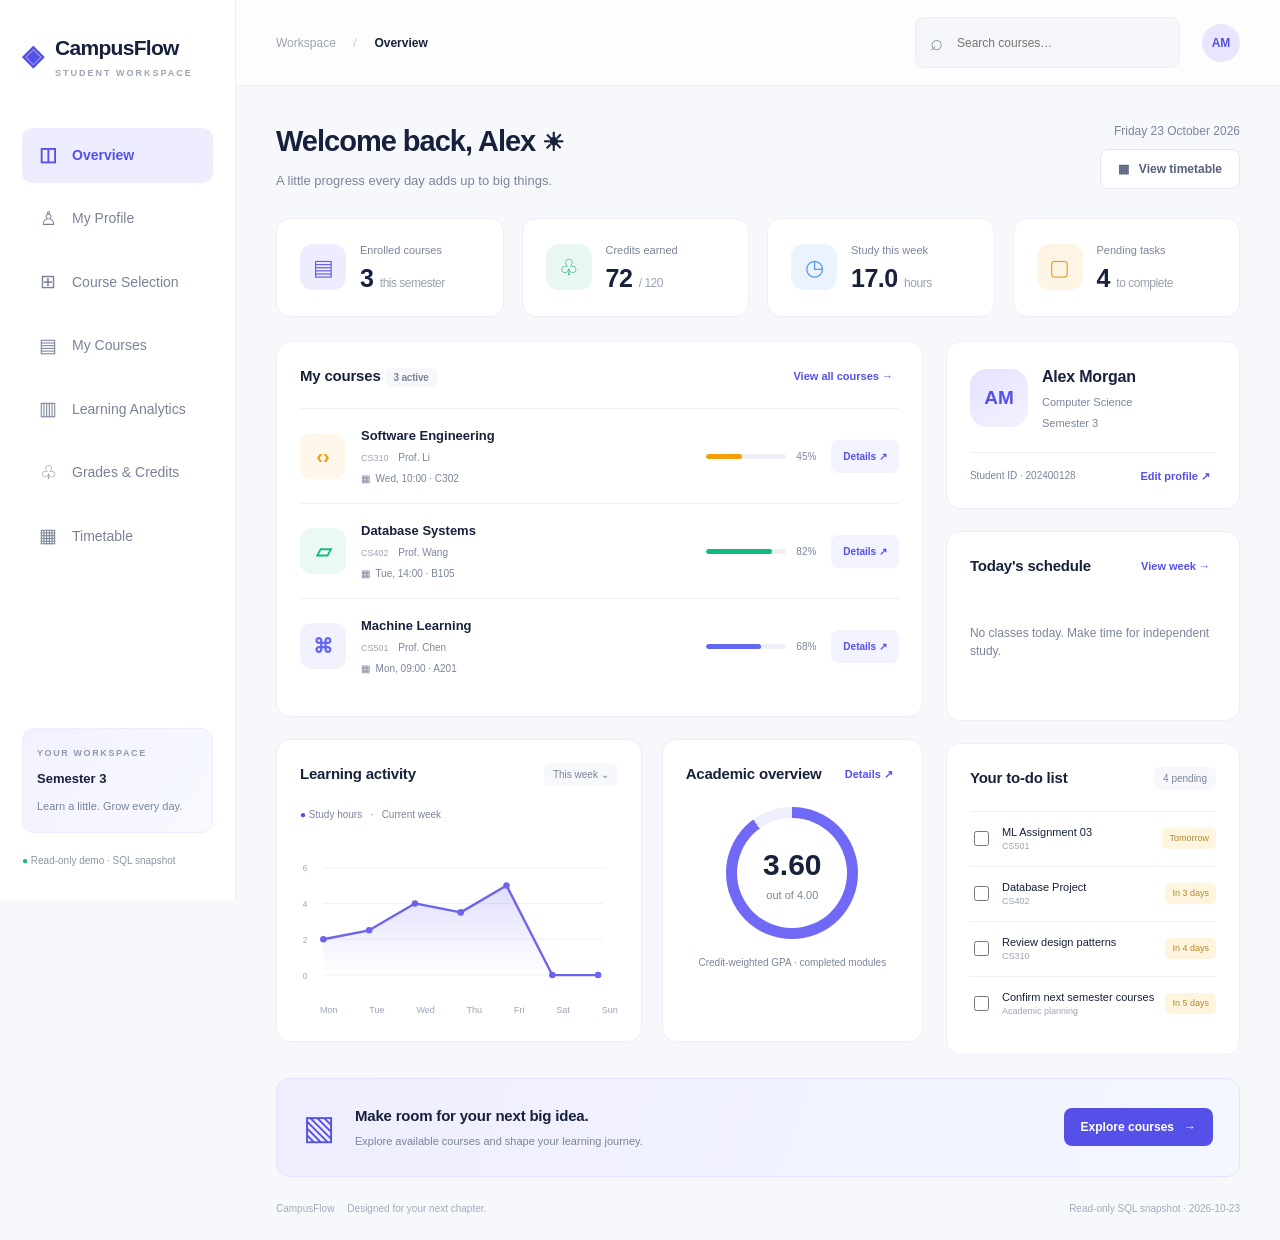
==== docs/demo/index.html @ 2879fb64 "Initial commit" ====
<!doctype html>
<html lang="en"><head><meta charset="utf-8"><meta name="viewport" content="width=device-width,initial-scale=1"><title>CampusFlow — Student Dashboard</title><meta name="description" content="Your courses, progress and next steps in one place."><link rel="stylesheet" href="./style.css"><script src="./app.js" defer></script></head>
<body><aside><a class="brand" href="/">◈ <span>CampusFlow<small>STUDENT WORKSPACE</small></span></a><nav id="nav" aria-label="Main navigation"></nav><div class="semester"><span class="eyebrow">YOUR WORKSPACE</span><strong id="semesterLabel">Current semester</strong><span>Learn a little. Grow every day.</span></div><div class="demo">● Read-only demo · SQL snapshot</div></aside>
<div class="workspace"><header><div><span class="crumb">Workspace <span>/</span></span> <strong id="pageTitle">Overview</strong></div><div class="header-right"><label class="search"><span>⌕</span><input id="search" placeholder="Search courses…" aria-label="Search courses"></label><button class="avatar" id="avatar" aria-label="Open profile">AM</button></div></header><main id="main" aria-live="polite"><div class="card">Loading your workspace…</div></main><footer>CampusFlow <span>Designed for your next chapter.</span><span id="source">Read-only SQL snapshot · 2026-10-23</span></footer></div><div id="toast" role="status"></div>
<dialog id="profileDialog"><form id="profileForm"><div class="section-heading"><h2>Edit profile</h2><button type="button" id="closeDialog" aria-label="Close">×</button></div><label>Full name<input name="name" required maxlength="80"></label><label>Email address<input name="email" type="email" required maxlength="160"></label><p class="muted">Academic records are managed by the university.</p><button class="primary" type="submit">Save changes</button></form></dialog></body></html>
---- docs/demo/style.css ----
:root{--ink:#17213c;--muted:#7b849a;--purple:#5551e8;--line:#edf0f6;--bg:#f7f8fc}*{box-sizing:border-box}body{margin:0;background:var(--bg);color:var(--ink);font:14px/1.5 Inter,-apple-system,BlinkMacSystemFont,"Segoe UI",sans-serif}button,input{font:inherit}button,a,input{ -webkit-tap-highlight-color:transparent}button{cursor:pointer;border:0;background:none;color:inherit}button:focus-visible,a:focus-visible,input:focus-visible{outline:3px solid #b4b1ff;outline-offset:3px}a{text-decoration:none;color:inherit}aside{width:236px;position:fixed;inset:0 auto 0 0;background:#fff;border-right:1px solid var(--line);padding:32px 22px;display:flex;flex-direction:column}.brand{display:flex;gap:11px;font-size:28px;color:var(--purple);align-items:center;font-weight:800}.brand span{font-size:21px;letter-spacing:-.7px;color:var(--ink)}.brand small{display:block;font-size:9px;letter-spacing:2px;color:#9ca3b5;margin-top:3px}nav{margin-top:48px;display:grid;gap:9px}nav button{display:flex;gap:14px;align-items:center;text-align:left;padding:13px 16px;color:#7a8298;border-radius:10px;font-weight:500}nav button.active{background:#eeedff;color:var(--purple);font-weight:700}nav button:hover{background:#f4f3ff}.nav-icon{font-size:19px;width:20px;text-align:center}.semester{margin-top:auto;background:linear-gradient(125deg,#f2f1ff,#f8faff);border:1px solid #edecff;border-radius:12px;padding:18px 14px;display:grid;gap:9px;font-size:11px;color:var(--muted)}.semester strong{color:var(--ink);font-size:13px}.eyebrow{font-size:9px;font-weight:700;letter-spacing:1.6px;color:#9298ae}.demo{font-size:10px;color:#8b94a6;margin-top:20px}.demo::first-letter{color:#10b981}.workspace{margin-left:236px}header{height:86px;background:#ffffffb8;border-bottom:1px solid var(--line);display:flex;align-items:center;justify-content:space-between;padding:0 40px}.crumb{color:#9ca3b5;font-size:12px}.crumb span{margin:0 14px;color:#c7cad7}header strong{font-size:12px;font-weight:600}.header-right{display:flex;align-items:center;gap:22px}.search{display:flex;gap:12px;align-items:center;background:#f5f6fa;border:1px solid #eceef5;padding:8px 14px;border-radius:9px}.search span{font-size:22px;color:#8c94a7}.search input{border:0;background:none;outline:0;width:210px;font-size:12px}.avatar{border-radius:50%;width:38px;height:38px;background:#e8e6ff;color:var(--purple);font-size:12px;font-weight:700}main{max-width:1540px;margin:auto;padding:34px 40px 24px}.greeting{display:flex;justify-content:space-between;align-items:center;margin-bottom:28px}.greeting h1{font-size:29px;letter-spacing:-1px;margin:0 0 7px}.greeting p{color:var(--muted);margin:0;font-size:13px}.date{text-align:right;color:var(--muted);font-size:12px}.date button{display:block;margin:9px 0 0 auto}.primary,.secondary{padding:10px 17px;border-radius:8px;font-size:12px;font-weight:600}.primary{background:var(--purple);color:white}.primary:hover{background:#403bc8}.secondary{border:1px solid #e5e7ef;background:white;color:#555f7b}.stats{display:grid;grid-template-columns:repeat(4,1fr);gap:18px;margin-bottom:24px}.card{border:1px solid var(--line);border-radius:14px;background:white;padding:23px;box-shadow:0 3px 12px #24315a02}.stat{display:flex;align-items:center;gap:14px}.stat-icon{width:46px;height:46px;display:grid;place-items:center;background:#eeedff;color:#6862eb;border-radius:13px;font-size:22px}.stat:nth-child(2) .stat-icon{background:#e8f8f1;color:#17aa79}.stat:nth-child(3) .stat-icon{background:#eaf3ff;color:#5599eb}.stat:nth-child(4) .stat-icon{background:#fff5e5;color:#e6a235}.stat label{display:block;color:var(--muted);font-size:11px;margin-bottom:4px}.stat strong{font-size:25px;line-height:1.2;letter-spacing:-.5px}.stat small{font-size:12px;color:#9aA1b2;font-weight:400}.columns{display:grid;grid-template-columns:minmax(0,2.2fr) minmax(270px,1fr);gap:23px}.left,.right{display:grid;gap:22px;align-content:start}.section-heading{display:flex;align-items:center;justify-content:space-between;margin-bottom:21px;gap:12px}h2{font-size:15px;margin:0;letter-spacing:-.2px}.link{font-size:11px;color:var(--purple);font-weight:600}.course-row{display:flex;align-items:center;gap:15px;padding:17px 0;border-top:1px solid var(--line)}.course-row:first-of-type{border-top:0}.course-icon{height:46px;width:46px;border-radius:12px;flex-shrink:0;display:grid;place-items:center;font-size:20px;font-weight:700}.course-info{flex:1;min-width:0}.course-info h3{font-size:13px;margin:0 0 4px}.course-info p{font-size:10px;color:var(--muted);margin:0}.course-code{font-size:9px;color:#9ca2b4;margin-right:7px}.progress-group{width:110px;display:flex;align-items:center;gap:10px}.track{height:5px;background:#eff0f6;border-radius:20px;flex:1;overflow:hidden}.track span{display:block;height:100%;border-radius:20px}.progress-group small{font-size:10px;color:var(--muted)}.course-row .secondary{font-size:10px;background:#f3f2ff;border:0;color:var(--purple);padding:9px 12px}.charts{display:grid;grid-template-columns:1.4fr 1fr;gap:20px}.pill{font-size:10px;padding:4px 9px;border-radius:6px;background:#f7f8fc;color:var(--muted)}.chart{height:170px;width:100%;display:block}.chart-labels{display:flex;justify-content:space-between;color:#9ba2b5;font-size:9px;padding-left:20px}.legend{font-size:10px;color:var(--muted);margin-bottom:12px}.legend b{color:var(--purple)}.gpa-ring{height:132px;width:132px;max-width:100%;border-radius:50%;margin:12px auto 16px;background:conic-gradient(#7069f6 var(--angle),#efeffb 0);display:grid;place-items:center}.ring-inner{background:white;width:110px;height:110px;border-radius:50%;display:flex;flex-direction:column;justify-content:center;align-items:center}.ring-inner strong{font-size:30px}.ring-inner span{font-size:11px;color:var(--muted)}.gpa-caption{text-align:center;color:var(--muted);font-size:10px}.profile-top{display:flex;align-items:center;gap:14px}.profile-avatar{width:58px;height:58px;border-radius:17px;background:linear-gradient(145deg,#e4e2ff,#f4f2ff);display:grid;place-items:center;font-size:19px;color:var(--purple);font-weight:700}.profile-top h2{font-size:16px}.profile-top p{margin:5px 0 0;color:var(--muted);font-size:11px}.profile-details{margin-top:20px;padding-top:14px;border-top:1px solid var(--line);display:flex;justify-content:space-between;align-items:center;font-size:10px;color:var(--muted)}.schedule-row{display:flex;gap:17px;margin:20px 0}.schedule-time{font-size:11px;color:#8b94aa;width:37px}.schedule-body{border-left:2px solid #e7e6ff;padding-left:18px;position:relative}.schedule-body:before{content:'';position:absolute;left:-5px;top:5px;width:8px;height:8px;border-radius:50%;background:var(--purple)}.schedule-body strong{font-size:12px}.schedule-body p{margin:4px 0 0;color:var(--muted);font-size:10px}.task{display:flex;gap:10px;padding:12px 0;border-top:1px solid var(--line);align-items:center}.task input{accent-color:var(--purple);width:15px;height:15px}.task-text{flex:1;font-size:11px}.task-text small{display:block;color:#9ca3b5;font-size:9px}.task.done .task-text{text-decoration:line-through;color:#a0a6b5}.badge{font-size:9px;border-radius:5px;padding:4px 7px;background:#fff4de;color:#b48931;white-space:nowrap}.banner{margin-top:23px;border:1px solid #e5e2ff;background:linear-gradient(110deg,#efedff,#f3f7ff);border-radius:13px;padding:23px 26px;display:flex;align-items:center;gap:20px}.banner .banner-icon{font-size:34px;color:var(--purple)}.banner div{flex:1}.banner p{font-size:11px;margin:5px 0 0;color:var(--muted)}footer{max-width:1540px;margin:auto;display:flex;gap:13px;padding:0 40px 24px;font-size:10px;color:#a4aabb}footer span:last-child{margin-left:auto}#toast{position:fixed;bottom:26px;left:50%;transform:translateX(-50%);background:#17213c;color:white;padding:13px 22px;border-radius:10px;box-shadow:0 6px 25px #17213c30;display:none;z-index:5;max-width:90vw}dialog{border:1px solid var(--line);border-radius:16px;width:430px;padding:28px}dialog::backdrop{background:#17213c55}dialog label{display:grid;gap:7px;margin:20px 0;font-size:12px}dialog input{border:1px solid #dddfea;border-radius:7px;padding:11px}.muted{color:var(--muted);font-size:12px}.catalog{display:grid;grid-template-columns:repeat(2,1fr);gap:20px}.catalog h3{font-size:17px;margin:12px 0}.catalog p{color:var(--muted);font-size:12px;min-height:36px}.catalog-bottom{display:flex;justify-content:space-between;align-items:center;margin-top:22px}.meta{font-size:11px;color:var(--muted)}table{width:100%;border-collapse:collapse}th,td{text-align:left;padding:15px 12px;border-bottom:1px solid var(--line);font-size:12px}th{font-size:10px;text-transform:uppercase;letter-spacing:1px;color:var(--muted)}.table-wrap{overflow-x:auto}.profile-fields{display:grid;grid-template-columns:1fr 1fr;gap:25px;padding-top:24px}.profile-fields label{display:block;font-size:11px;color:var(--muted);margin-bottom:6px}.empty{padding:25px 0;color:var(--muted);font-size:12px}.analytics-grid{display:grid;grid-template-columns:1.5fr 1fr;gap:22px}.wide-chart .chart{height:270px}.wide-chart .chart-labels{font-size:11px}.course-list{margin-top:22px}@media(min-width:1600px){main{padding-top:45px}.course-row{padding:22px 0}.chart{height:190px}}@media(max-width:1150px){aside{width:200px;padding:30px 16px}.workspace{margin-left:200px}header{padding:0 24px}main{padding:25px 24px}.columns{grid-template-columns:minmax(0,1.7fr) minmax(250px,1fr)}.stat{padding:18px 12px;gap:10px}.stat strong{font-size:21px}.stat-icon{width:34px;height:36px;font-size:18px}.progress-group{width:75px}.course-row{gap:10px}.course-row .secondary{display:none}.charts{grid-template-columns:1fr}.gpa-ring{height:120px;width:120px}.ring-inner{width:100px;height:100px}}@media(max-width:800px){aside{position:static;width:auto;padding:18px;border-bottom:1px solid var(--line)}.brand{font-size:23px}nav{display:flex;overflow:auto;margin-top:18px;gap:5px}nav button{white-space:nowrap;padding:9px 12px;font-size:11px}.nav-icon,.semester,.demo{display:none}.workspace{margin:0}header{height:64px;padding:0 18px}.search input{width:140px}.crumb{display:none}main{padding:24px 18px}.greeting h1{font-size:22px}.date>span{display:none}.stats{grid-template-columns:1fr 1fr;gap:12px}.columns{grid-template-columns:1fr}.charts{grid-template-columns:1fr 1fr}.right{grid-template-columns:1fr 1fr}.right>.card:first-child{grid-column:1/-1}.catalog,.analytics-grid{grid-template-columns:1fr}.banner{padding:18px;gap:10px}.banner-icon{display:none}.banner h2{font-size:13px}.banner .primary{font-size:10px;padding:10px}.profile-fields{grid-template-columns:1fr}footer{padding:0 18px 20px}footer>span:nth-child(2){display:none}}@media(max-width:480px){.right,.charts{grid-template-columns:1fr}.greeting{gap:10px}.greeting h1{font-size:19px}.search input{width:100px}.search{padding:5px 9px}.course-icon{width:35px;height:38px}.course-info h3{font-size:11px}.progress-group{width:65px}.banner{align-items:flex-start}.banner .primary{max-width:110px}.card{padding:19px}}
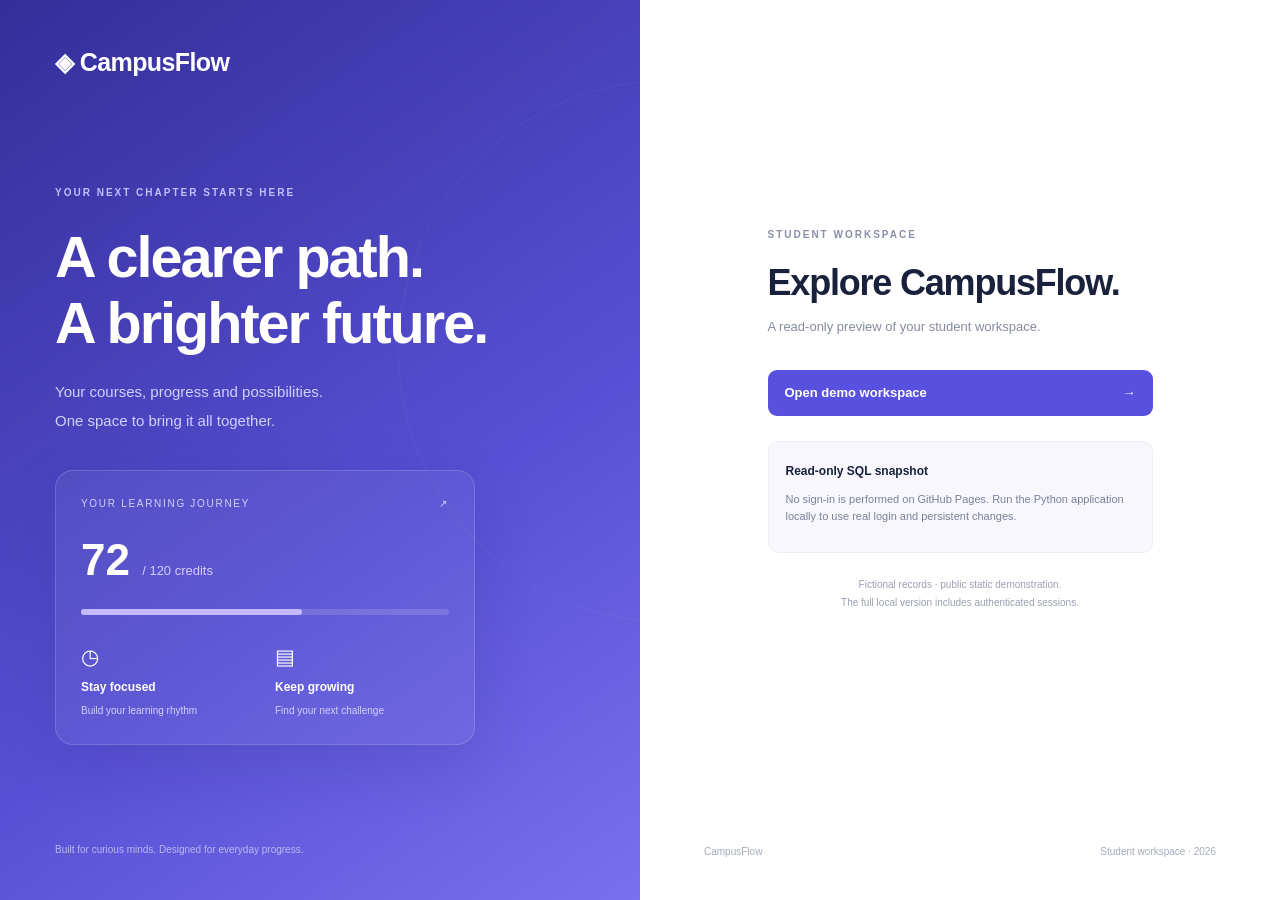
==== commit 063387a6: "Add student dashboard and login page" ====
--- a/docs/demo/index.html
+++ b/docs/demo/index.html
@@ -1,5 +1,4 @@
 <!doctype html>
-<html lang="en"><head><meta charset="utf-8"><meta name="viewport" content="width=device-width,initial-scale=1"><title>CampusFlow — Student Dashboard</title><meta name="description" content="Your courses, progress and next steps in one place."><link rel="stylesheet" href="./style.css"><script src="./app.js" defer></script></head>
-<body><aside><a class="brand" href="/">◈ <span>CampusFlow<small>STUDENT WORKSPACE</small></span></a><nav id="nav" aria-label="Main navigation"></nav><div class="semester"><span class="eyebrow">YOUR WORKSPACE</span><strong id="semesterLabel">Current semester</strong><span>Learn a little. Grow every day.</span></div><div class="demo">● Read-only demo · SQL snapshot</div></aside>
-<div class="workspace"><header><div><span class="crumb">Workspace <span>/</span></span> <strong id="pageTitle">Overview</strong></div><div class="header-right"><label class="search"><span>⌕</span><input id="search" placeholder="Search courses…" aria-label="Search courses"></label><button class="avatar" id="avatar" aria-label="Open profile">AM</button></div></header><main id="main" aria-live="polite"><div class="card">Loading your workspace…</div></main><footer>CampusFlow <span>Designed for your next chapter.</span><span id="source">Read-only SQL snapshot · 2026-10-23</span></footer></div><div id="toast" role="status"></div>
-<dialog id="profileDialog"><form id="profileForm"><div class="section-heading"><h2>Edit profile</h2><button type="button" id="closeDialog" aria-label="Close">×</button></div><label>Full name<input name="name" required maxlength="80"></label><label>Email address<input name="email" type="email" required maxlength="160"></label><p class="muted">Academic records are managed by the university.</p><button class="primary" type="submit">Save changes</button></form></dialog></body></html>
+<html lang="en"><head><meta charset="utf-8"><meta name="viewport" content="width=device-width,initial-scale=1"><title>Explore demo · CampusFlow</title><link rel="stylesheet" href="./login.css"></head><body>
+<section class="story"><a class="logo" href="./">◈ CampusFlow</a><div class="story-body"><span class="eyebrow">YOUR NEXT CHAPTER STARTS HERE</span><h1>A clearer path.<br>A brighter future.</h1><p>Your courses, progress and possibilities.<br>One space to bring it all together.</p><div class="visual"><div class="visual-top"><span>YOUR LEARNING JOURNEY</span><span>↗</span></div><div class="metric">72 <small>/ 120 credits</small></div><div class="track"><span></span></div><div class="mini-cards"><div>◷<strong>Stay focused</strong><small>Build your learning rhythm</small></div><div>▤<strong>Keep growing</strong><small>Find your next challenge</small></div></div></div></div><div class="story-footer">Built for curious minds. Designed for everyday progress.</div></section>
+<main><div class="form-wrap"><span class="mobile-logo">◈ CampusFlow</span><span class="eyebrow">STUDENT WORKSPACE</span><h2>Explore CampusFlow.</h2><p class="subtitle">A read-only preview of your student workspace.</p><a class="submit" href="./dashboard.html" style="text-decoration:none">Open demo workspace <span>→</span></a><div class="demo-box"><strong>Read-only SQL snapshot</strong><p>No sign-in is performed on GitHub Pages. Run the Python application locally to use real login and persistent changes.</p></div><p class="note" id="modeNote">Fictional records · public static demonstration.<br>The full local version includes authenticated sessions.</p></div><footer>CampusFlow <span>Student workspace · 2026</span></footer></main></body></html>
--- a/docs/demo/login.css
+++ b/docs/demo/login.css
@@ -0,0 +1 @@
+*{box-sizing:border-box}body{margin:0;min-height:100vh;display:grid;grid-template-columns:1fr 1fr;font:14px/1.6 -apple-system,BlinkMacSystemFont,"Segoe UI",sans-serif;color:#19213c;background:#fff}button,input{font:inherit}button{cursor:pointer}button:focus-visible,a:focus-visible{outline:3px solid #aaa4ff;outline-offset:4px}.story{background:linear-gradient(145deg,#342e9a,#5750d4 60%,#7970ed);color:white;padding:42px 55px;display:flex;flex-direction:column;position:relative;overflow:hidden}.story:after{content:'';position:absolute;width:540px;height:540px;border:1px solid #ffffff0c;border-radius:50%;right:-300px;top:80px;pointer-events:none}.logo{color:white;text-decoration:none;font-size:25px;font-weight:750;letter-spacing:-.6px}.story-body{margin:auto 0;padding:65px 0}.eyebrow{font-size:10px;letter-spacing:2px;font-weight:650;color:#8b8fa6}.story .eyebrow{color:#c3bfff}h1{font-size:clamp(38px,4.5vw,62px);line-height:1.15;letter-spacing:-2px;margin:22px 0}.story p{color:#d3cfff;font-size:15px;line-height:1.9}.visual{margin-top:35px;padding:25px;background:#ffffff0e;border:1px solid #ffffff26;max-width:420px;border-radius:18px;box-shadow:0 20px 60px #21176a20}.visual-top{display:flex;justify-content:space-between;color:#d5d0ff;font-size:10px;letter-spacing:1.7px}.metric{font-size:44px;font-weight:700;margin:13px 0}.metric small{font-size:13px;font-weight:400;color:#d4ceff}.track{height:6px;background:#ffffff24;border-radius:5px}.track span{display:block;width:60%;height:100%;border-radius:5px;background:#c4baff}.mini-cards{display:grid;grid-template-columns:1fr 1fr;gap:20px;margin-top:25px}.mini-cards>div{display:grid;gap:5px;font-size:21px}.mini-cards strong{font-size:12px}.mini-cards small{font-size:10px;color:#d5d0ff}.story-footer{font-size:10px;color:#bcb6f0}main{display:flex;flex-direction:column;padding:40px 10%;justify-content:center;min-width:0}.form-wrap{max-width:385px;width:100%;margin:auto}.mobile-logo{display:none}h2{font-size:36px;line-height:1.2;letter-spacing:-1.2px;margin:16px 0 10px}.subtitle{color:#858ba0;font-size:13px;margin-bottom:32px}label{font-size:12px;font-weight:600;display:block;margin:20px 0 9px}input{width:100%;border:1px solid #e2e5ef;background:#fbfcfe;border-radius:9px;padding:13px 14px;font-size:13px;color:#19213c}input:focus{outline:3px solid #edeaff;border-color:#8a80ef}input::placeholder{color:#a4a9ba}.password-wrap{position:relative}.password-wrap input{padding-right:65px}.password-wrap button{position:absolute;right:12px;top:13px;border:0;background:none;color:#6c63c9;font-size:11px}.error{font-size:12px;color:#b43449;min-height:20px;margin:12px 0}.submit{width:100%;padding:13px 17px;border:0;border-radius:9px;background:#5850df;color:white;font-weight:600;font-size:13px;display:flex;justify-content:space-between}.submit:hover{background:#4740c2}.submit:disabled{opacity:.6;cursor:wait}.demo-box{background:#f7f7fd;border:1px solid #ededf8;border-radius:10px;padding:17px;margin-top:25px}.demo-box strong{font-size:12px}.demo-box p{font-size:11px;color:#7b8099;margin:9px 0}.demo-box code{color:#585075;font-size:11px}.demo-box button{background:none;border:0;color:#5c52ce;padding:0;font-size:11px;font-weight:600}.note{font-size:10px;color:#9a9fb0;text-align:center;line-height:1.8;margin-top:23px}footer{font-size:10px;color:#a5aabb;display:flex;justify-content:space-between;padding-top:40px}@media(max-width:850px){.story{padding:32px}.story-body{padding:55px 0}main{padding:35px 8%}.mini-cards{grid-template-columns:1fr}.mini-cards>div:last-child{display:none}}@media(max-width:600px){body{grid-template-columns:1fr}.story{display:none}main{min-height:100vh;padding:35px 25px}.mobile-logo{display:block;font-size:23px;font-weight:750;color:#5850df;margin-bottom:48px}h2{font-size:32px}footer{padding-top:35px}}
